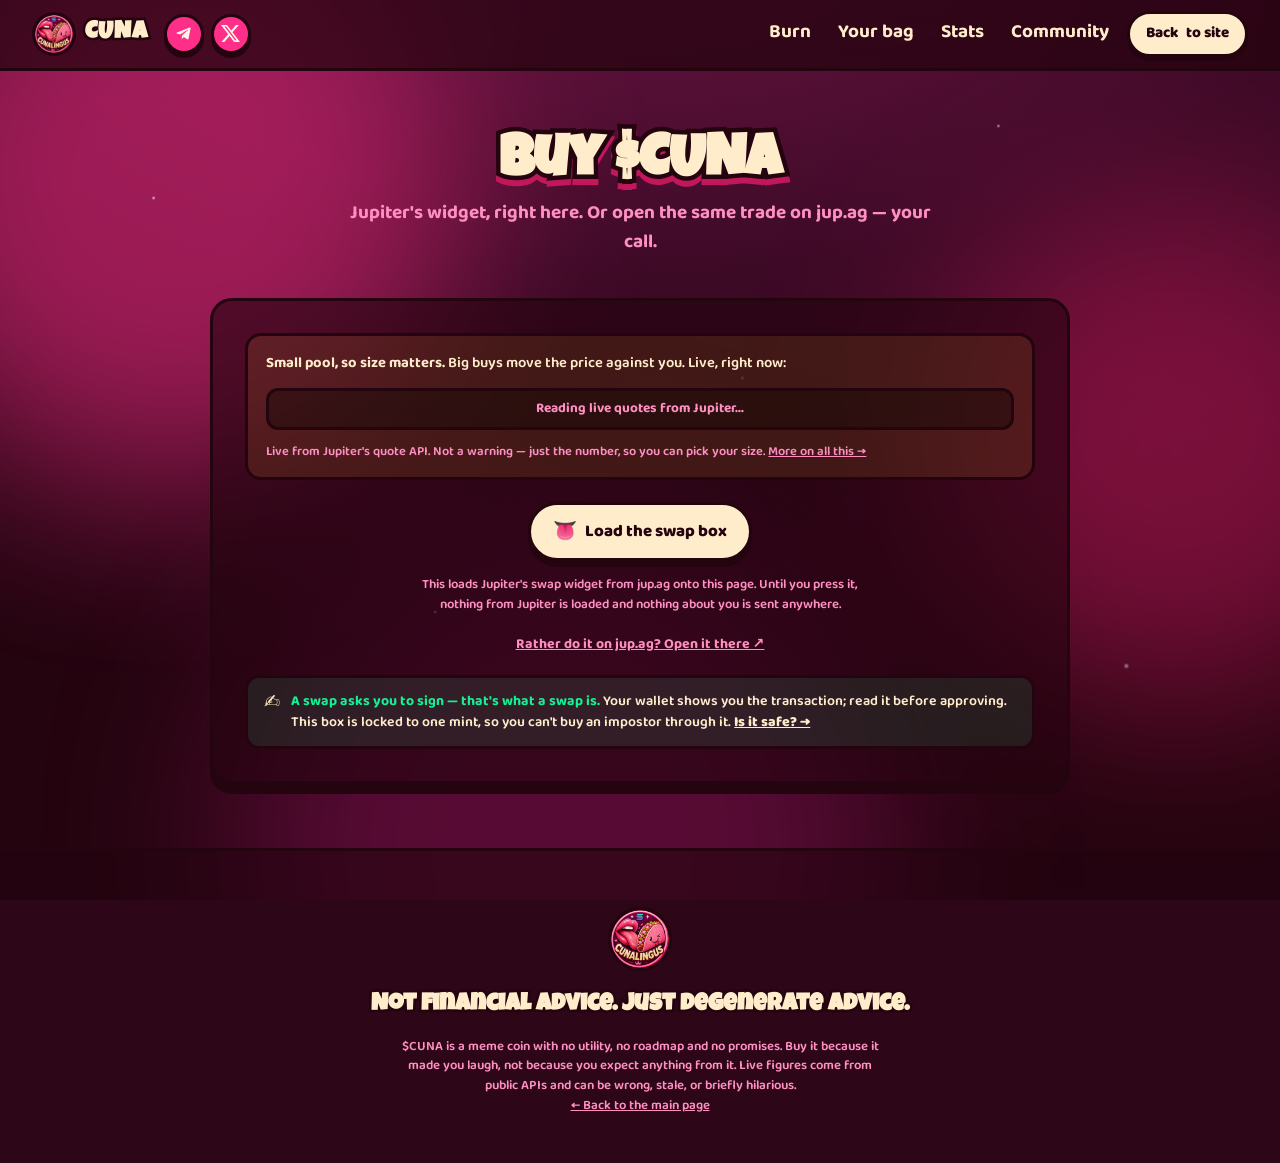
==== buy.html @ a6aacf56 "Split the swap widget and the safety copy onto their own pages The main page had grown into a long s" ====
<!doctype html>
<html lang="en">
<head>
<meta charset="utf-8">
<meta name="viewport" content="width=device-width, initial-scale=1, viewport-fit=cover">
<title>Buy $CUNA — CUNALINGUS</title>
<meta name="description" content="Buy CUNALINGUS ($CUNA) on Solana through Jupiter, with the live price impact for your trade size shown before you swap.">
<meta name="theme-color" content="#3D0A26">
<link rel="icon" href="assets/logo.jpg">
<link rel="apple-touch-icon" href="assets/logo.jpg">

<meta property="og:type" content="website">
<meta property="og:title" content="Buy $CUNA">
<meta property="og:description" content="Swap SOL for $CUNA through Jupiter, with the price impact shown up front.">
<meta property="og:image" content="https://arweave.net/pFKl2kLMwya7ULAUtgBTYExz-3yHM4c3gc5eGmvWkVY">
<meta name="twitter:card" content="summary_large_image">
<meta name="twitter:title" content="Buy $CUNA">
<meta name="twitter:description" content="Swap SOL for $CUNA through Jupiter, with the price impact shown up front.">
<meta name="twitter:image" content="https://arweave.net/pFKl2kLMwya7ULAUtgBTYExz-3yHM4c3gc5eGmvWkVY">

<link rel="preconnect" href="https://fonts.googleapis.com">
<link rel="preconnect" href="https://fonts.gstatic.com" crossorigin>
<link rel="preconnect" href="https://lite-api.jup.ag">
<link href="https://fonts.googleapis.com/css2?family=Luckiest+Guy&family=Baloo+2:wght@500;600;700;800&display=swap" rel="stylesheet">
<link rel="stylesheet" href="assets/styles.css">
</head>
<body>

<a class="skip" href="#main">Skip to content</a>

<div class="bg" aria-hidden="true">
  <span class="blob blob-1"></span>
  <span class="blob blob-2"></span>
  <span class="blob blob-3"></span>
  <span class="sparkles"></span>
</div>

<header class="nav">
  <a class="nav-brand" href="index.html">
    <img src="assets/logo.jpg" alt="" width="44" height="44">
    <span>CUNA</span>
  </a>
  <div class="nav-social" data-nav-social>
    <a class="social-btn" data-social="telegram" href="https://t.me/cunaonsol"
       target="_blank" rel="noopener" aria-label="$CUNA on Telegram">
      <svg viewBox="0 0 24 24" aria-hidden="true" focusable="false"><path d="M9.78 18.65l.28-4.23 7.68-6.92c.34-.31-.07-.46-.52-.19L7.74 13.3 3.64 12c-.88-.25-.89-.86.2-1.3l15.97-6.16c.73-.33 1.43.18 1.15 1.3l-2.72 12.81c-.19.91-.74 1.13-1.5.71L12.6 16.3l-1.99 1.93c-.23.23-.42.42-.83.42z"/></svg>
    </a>
    <a class="social-btn" data-social="x" href="https://x.com/cunatoken"
       target="_blank" rel="noopener" aria-label="$CUNA on X">
      <svg viewBox="0 0 24 24" aria-hidden="true" focusable="false"><path d="M18.901 1.153h3.68l-8.04 9.19L24 22.846h-7.406l-5.8-7.584-6.638 7.584H.474l8.6-9.83L0 1.154h7.594l5.243 6.932ZM17.61 20.644h2.039L6.486 3.24H4.298Z"/></svg>
    </a>
  </div>
  <nav class="nav-links" aria-label="Sections">
    <a href="index.html#burn">Burn</a>
    <a href="index.html#bag">Your bag</a>
    <a href="index.html#stats">Stats</a>
    <a href="index.html#community">Community</a>
  </nav>
  <a class="btn btn-buy btn-sm" href="index.html">Back <span class="nav-buy-ticker">to site</span></a>
</header>

<main id="main">

  <section class="section" id="buy">
    <div class="section-head">
      <h2 class="section-title">Buy $CUNA</h2>
      <p class="section-sub">Jupiter's widget, right here. Or open the same trade on jup.ag — your call.</p>
    </div>

    <div class="card buy-card">

      <div class="pool-note">
        <p><strong>Small pool, so size matters.</strong> Big buys move the price against you. Live, right now:</p>
        <ul class="impact-list" data-impact-list>
          <li class="impact-loading">Reading live quotes from Jupiter…</li>
        </ul>
        <p class="pool-foot">Live from Jupiter's quote API. Not a warning — just the number, so you can pick your size. <a href="safety.html">More on all this →</a></p>
      </div>

      <div class="buy-load" data-buy-load>
        <button class="btn btn-buy" type="button" data-load-widget>
          <span class="btn-emoji" aria-hidden="true">👅</span> Load the swap box
        </button>
        <p class="buy-load-note">This loads Jupiter's swap widget from jup.ag onto this page. Until you press it, nothing from Jupiter is loaded and nothing about you is sent anywhere.</p>
      </div>

      <div class="jup-wrap" data-jup-wrap hidden>
        <div id="jupiter-plugin"></div>
        <p class="jup-impact" data-jup-impact role="status"></p>
      </div>

      <p class="buy-fallback">
        <a data-chart-buy href="https://jup.ag/tokens/4yro2xbCxMFVvygCsj5FZMgZnVCb8EqcbPGTbSGCgDBc"
           target="_blank" rel="noopener">Rather do it on jup.ag? Open it there ↗</a>
      </p>

      <p class="safety-lite">
        <span class="safety-icon" aria-hidden="true">✍️</span>
        <span><strong>A swap asks you to sign — that's what a swap is.</strong> Your wallet shows you the transaction; read it before approving. This box is locked to one mint, so you can't buy an impostor through it. <a href="safety.html">Is it safe? →</a></span>
      </p>
    </div>
  </section>

</main>

<footer class="footer">
  <img src="assets/logo.jpg" alt="" width="64" height="64" class="footer-mark">
  <p class="footer-line">Not financial advice. Just degenerate advice.</p>
  <p class="footer-fine">$CUNA is a meme coin with no utility, no roadmap and no promises. Buy it because it made you laugh, not because you expect anything from it. Live figures come from public APIs and can be wrong, stale, or briefly hilarious.</p>
  <p class="footer-fine"><a href="index.html">← Back to the main page</a></p>
</footer>

<script src="assets/app.js"></script>
</body>
</html>
---- assets/styles.css ----
/* ============================================================
   CUNALINGUS ($CUNA) — sticker-book styles
   Palette: hot pink, deep plum, cream. Bold cartoon outlines.
   ============================================================ */

:root {
  --ink:        #24040f;
  --plum:       #3d0a26;
  --plum-2:     #520f33;
  --plum-3:     #6b1444;
  --pink:       #ff2e88;
  --pink-2:     #ff5fa2;
  --pink-3:     #ff8fc0;
  --pink-deep:  #c2185b;
  --cream:      #ffeccb;
  --cream-2:    #fff7e6;
  --mint:       #14f195;
  --red:        #ff5c5c;

  --edge: 3px solid var(--ink);
  --pop: 0 6px 0 var(--ink);
  --pop-lg: 0 10px 0 var(--ink);
  --radius: 22px;
  --maxw: 1120px;

  color-scheme: dark;

  --font-display: "Luckiest Guy", "Comic Sans MS", system-ui, sans-serif;
  --font-body: "Baloo 2", ui-rounded, "Segoe UI", system-ui, sans-serif;
}

*, *::before, *::after { box-sizing: border-box; }

html { scroll-behavior: smooth; }

body {
  margin: 0;
  font-family: var(--font-body);
  font-weight: 600;
  font-size: clamp(16px, 1.05vw + 13px, 19px);
  line-height: 1.55;
  color: var(--cream);
  background: var(--plum);
  overflow-x: hidden;
  -webkit-font-smoothing: antialiased;
}

img { max-width: 100%; height: auto; display: block; }

a { color: var(--pink-3); }

.skip {
  position: absolute; left: -9999px; top: 0; z-index: 100;
  background: var(--cream); color: var(--ink);
  padding: .6rem 1rem; border-radius: 0 0 12px 0; font-weight: 800;
}
.skip:focus { left: 0; }

:focus-visible {
  outline: 3px dashed var(--cream);
  outline-offset: 3px;
}

/* ─────────────── animated background ─────────────── */

.bg { position: fixed; inset: 0; z-index: -1; overflow: hidden; background:
  radial-gradient(120% 90% at 50% -10%, var(--plum-3) 0%, var(--plum) 45%, var(--ink) 100%); }

.blob {
  position: absolute;
  border-radius: 50%;
  filter: blur(90px);
  opacity: .5;
  animation: drift 26s ease-in-out infinite;
}
.blob-1 { width: 46vw; height: 46vw; left: -10vw; top: -8vw; background: var(--pink); }
.blob-2 { width: 40vw; height: 40vw; right: -12vw; top: 22vh; background: var(--pink-deep); animation-delay: -9s; }
.blob-3 { width: 52vw; height: 52vw; left: 18vw; bottom: -22vw; background: #8a1259; animation-delay: -17s; }

@keyframes drift {
  0%, 100% { transform: translate3d(0, 0, 0) scale(1); }
  33%      { transform: translate3d(6vw, 4vh, 0) scale(1.12); }
  66%      { transform: translate3d(-5vw, -3vh, 0) scale(.94); }
}

.sparkles {
  position: absolute; inset: 0;
  background-image:
    radial-gradient(2px 2px at 12% 22%, rgba(255,255,255,.75), transparent),
    radial-gradient(2px 2px at 78% 14%, rgba(255,255,255,.6), transparent),
    radial-gradient(2px 2px at 34% 68%, rgba(255,255,255,.55), transparent),
    radial-gradient(3px 3px at 88% 74%, rgba(255,255,255,.5), transparent),
    radial-gradient(2px 2px at 58% 42%, rgba(255,255,255,.5), transparent),
    radial-gradient(2px 2px at 22% 88%, rgba(255,255,255,.45), transparent);
  background-size: 100% 100%;
  animation: twinkle 5s ease-in-out infinite alternate;
}
@keyframes twinkle { from { opacity: .35; } to { opacity: .9; } }

/* ─────────────── nav ─────────────── */

.nav {
  position: sticky; top: 0; z-index: 50;
  display: flex; align-items: center; gap: 1rem;
  padding: .7rem clamp(.9rem, 3vw, 2rem);
  background: rgba(36, 4, 15, .72);
  backdrop-filter: blur(14px);
  border-bottom: 3px solid var(--ink);
}

.nav-brand {
  display: flex; align-items: center; gap: .55rem;
  font-family: var(--font-display); font-size: 1.5rem;
  color: var(--cream); text-decoration: none; letter-spacing: .04em;
  -webkit-text-stroke: 5px var(--ink); paint-order: stroke fill;
}
.nav-brand img { border-radius: 50%; border: 3px solid var(--ink); }

.nav-links {
  display: flex; gap: clamp(.6rem, 2vw, 1.5rem);
  flex-wrap: wrap;
}
.nav-links a {
  color: var(--cream); text-decoration: none; font-weight: 700;
  padding: .25rem .1rem; border-bottom: 3px solid transparent;
  transition: color .15s, border-color .15s;
}
.nav-links a:hover { color: var(--pink-3); border-bottom-color: var(--pink); }

@media (max-width: 840px) {
  .nav-links { display: none; }
}

@media (max-width: 400px) {
  .nav { gap: .5rem; padding-left: .7rem; padding-right: .7rem; }
  .nav-brand { font-size: 1.2rem; gap: .4rem; }
  .nav-brand img { width: 34px; height: 34px; }
  .social-btn { width: 34px; height: 34px; }
  .social-btn svg { width: 16px; height: 16px; }
  .btn-sm { padding: .45rem .75rem; font-size: .85rem; }
  /* "Buy $CUNA" is more than a narrow header can hold next to everything
     else; the ticker drops and the button reads simply "Buy". */
  .nav-buy-ticker { display: none; }
}

.nav-social {
  display: flex; gap: .45rem; flex: 0 0 auto;
  /* Sits beside the logo and pushes the rest of the header right, so the
     two places people actually gather are among the first things read.
     Doubles as the mobile layout: with the text links hidden this still
     leaves Buy on the right. */
  margin-right: auto;
}

.social-btn {
  display: grid; place-items: center;
  width: 40px; height: 40px;
  color: var(--cream-2);
  background: var(--pink);
  border: 3px solid var(--ink);
  border-radius: 50%;
  box-shadow: 0 4px 0 var(--ink);
  transition: transform .12s ease, box-shadow .12s ease, background .15s;
}
.social-btn:hover { background: var(--pink-2); transform: translateY(2px); box-shadow: 0 2px 0 var(--ink); }
.social-btn:active { transform: translateY(4px); box-shadow: 0 0 0 var(--ink); }
.social-btn[hidden] { display: none; }
.social-btn svg { width: 19px; height: 19px; fill: currentColor; display: block; }

/* ─────────────── buttons ─────────────── */

.btn {
  display: inline-flex; align-items: center; gap: .5rem;
  font-family: var(--font-body); font-weight: 800; font-size: 1.05rem;
  padding: .8rem 1.4rem;
  border: var(--edge); border-radius: 999px;
  text-decoration: none; cursor: pointer;
  box-shadow: var(--pop);
  transition: transform .12s ease, box-shadow .12s ease, background .15s;
}
.btn:hover { transform: translateY(3px); box-shadow: 0 3px 0 var(--ink); }
.btn:active { transform: translateY(6px); box-shadow: 0 0 0 var(--ink); }

.btn-sm { padding: .5rem 1rem; font-size: .95rem; box-shadow: 0 4px 0 var(--ink); }
.btn-emoji { font-size: 1.15em; line-height: 1; }
.btn-icon { width: 1.05em; height: 1.05em; fill: currentColor; flex: 0 0 auto; }

.btn-buy { background: var(--cream); color: var(--ink); }
.btn-buy:hover { background: #fff; }

.btn-ghost { background: var(--pink); color: var(--cream-2); }
.btn-ghost:hover { background: var(--pink-2); }

.btn-copy { background: var(--pink); color: var(--cream-2); padding: .55rem 1.1rem; font-size: .95rem; }
.btn-copy.is-done { background: var(--mint); color: var(--ink); }

/* ─────────────── hero ─────────────── */

.hero {
  max-width: var(--maxw);
  margin: 0 auto;
  padding: clamp(2rem, 6vw, 4.5rem) clamp(1rem, 4vw, 2rem) clamp(1.5rem, 4vw, 3rem);
  display: grid;
  grid-template-columns: 1.1fr .9fr;
  gap: clamp(1.5rem, 4vw, 3rem);
  align-items: center;
}
@media (max-width: 900px) {
  .hero { grid-template-columns: 1fr; text-align: center; }
  .hero-art { order: -1; }
  .cta-row, .chips { justify-content: center; }
  .eyebrow { justify-content: center; }
}

.eyebrow {
  display: inline-flex; align-items: center; gap: .5rem;
  margin: 0 0 .6rem;
  font-size: .82rem; font-weight: 800; letter-spacing: .14em; text-transform: uppercase;
  color: var(--pink-2);
}
.dot {
  width: 9px; height: 9px; border-radius: 50%; background: var(--mint);
  box-shadow: 0 0 0 0 rgba(20,241,149,.7); animation: pulse 2.2s infinite;
}
@keyframes pulse {
  70%  { box-shadow: 0 0 0 10px rgba(20,241,149,0); }
  100% { box-shadow: 0 0 0 0 rgba(20,241,149,0); }
}

.hero-kicker {
  margin: 0 0 .35rem;
  font-family: var(--font-display);
  font-size: clamp(1.1rem, 3vw, 1.8rem);
  line-height: 1.1;
  letter-spacing: .22em;
  color: var(--pink-2);
  -webkit-text-stroke: 5px var(--ink); paint-order: stroke fill;
}

.hero-title {
  /* line-height under 1 lets the glyphs spill out of their line box, so the
     display face needs breathing room above it or it eats the kicker. */
  margin: 0 0 .14em;
  font-family: var(--font-display);
  font-size: clamp(4.5rem, 17vw, 11rem);
  line-height: 1;
  letter-spacing: .01em;
  color: var(--cream);
  -webkit-text-stroke: 14px var(--ink);
  paint-order: stroke fill;
  filter: drop-shadow(0 10px 0 var(--pink-deep));
}

.hero-tagline {
  margin: 0 0 1.6rem;
  font-size: clamp(1.15rem, 2.2vw, 1.5rem);
  font-weight: 700;
  color: var(--cream);
  text-shadow: 0 3px 0 rgba(36,4,15,.55);
}

.cta-row { display: flex; flex-wrap: wrap; gap: .8rem; margin-bottom: 1.6rem; }

.chips { display: flex; flex-wrap: wrap; gap: .7rem; }
.chip {
  display: flex; flex-direction: column; gap: .05rem;
  padding: .55rem 1.1rem;
  background: rgba(36,4,15,.55);
  border: 3px solid var(--ink);
  border-radius: 16px;
  min-width: 118px;
}
.chip-label { font-size: .7rem; letter-spacing: .12em; text-transform: uppercase; color: var(--pink-3); font-weight: 800; }
.chip-value { font-family: var(--font-display); font-size: 1.25rem; letter-spacing: .02em; color: var(--cream); }
.chip-note, .stat-foot {
  margin: .9rem 0 0; font-size: .82rem; color: var(--pink-3); font-weight: 700;
}

.hero-art { display: flex; justify-content: center; }
.coin-wrap { position: relative; width: min(100%, 420px); }
.coin {
  width: 100%;
  border-radius: 50%;
  border: 6px solid var(--ink);
  box-shadow: 0 18px 0 rgba(36,4,15,.6), 0 0 70px rgba(255,46,136,.55);
  animation: bob 6s ease-in-out infinite;
}
@keyframes bob {
  0%, 100% { transform: translateY(0) rotate(-2deg); }
  50%      { transform: translateY(-16px) rotate(2deg); }
}

.coin-sticker {
  /* Centred under the coin and never wider than it, so the rotation can't
     push horizontal overflow onto the page at small viewports. */
  position: absolute;
  left: 50%;
  bottom: -3%;
  margin: 0;
  transform: translateX(-50%) rotate(-7deg);
  transform-origin: center;
  max-width: 100%;
  padding: .5rem 1.15rem;
  background: var(--cream);
  color: var(--pink-deep);
  border: 3px solid var(--ink);
  border-radius: 999px;
  box-shadow: var(--pop);
  font-family: var(--font-display);
  font-size: clamp(.8rem, 1.7vw, 1.15rem);
  letter-spacing: .03em;
  white-space: nowrap;
  animation: sticker-wiggle 4.5s ease-in-out infinite;
}
@keyframes sticker-wiggle {
  0%, 100% { transform: translateX(-50%) rotate(-7deg) translateY(0); }
  50%      { transform: translateX(-50%) rotate(-3deg) translateY(-7px); }
}

/* ─────────────── marquee ─────────────── */

.marquee-clip {
  overflow: hidden;
  margin: 1.5rem 0 3rem;
  padding: .4rem 0;
}
.marquee {
  overflow: hidden;
  background: var(--pink);
  border-top: 3px solid var(--ink);
  border-bottom: 3px solid var(--ink);
  padding: .55rem 0;
  transform: rotate(-1.2deg) scale(1.04);
}
.marquee-track {
  display: flex; width: max-content;
  animation: slide 38s linear infinite;
}
.marquee span {
  font-family: var(--font-display);
  font-size: clamp(1rem, 2.2vw, 1.5rem);
  letter-spacing: .06em;
  color: var(--cream-2);
  white-space: nowrap;
  -webkit-text-stroke: 4px var(--ink); paint-order: stroke fill;
}
@keyframes slide { to { transform: translateX(-50%); } }

/* ─────────────── sections & cards ─────────────── */

.section {
  max-width: var(--maxw);
  margin: 0 auto;
  padding: clamp(2rem, 6vw, 4rem) clamp(1rem, 4vw, 2rem);
  scroll-margin-top: 5rem;
}

.hero, #main { scroll-margin-top: 5rem; }

.section-head { text-align: center; margin-bottom: clamp(1.5rem, 4vw, 2.5rem); }

.section-title {
  margin: 0 0 .4rem;
  font-family: var(--font-display);
  font-size: clamp(2.2rem, 6vw, 3.6rem);
  line-height: 1;
  color: var(--cream);
  -webkit-text-stroke: 9px var(--ink); paint-order: stroke fill;
  filter: drop-shadow(0 6px 0 var(--pink-deep));
}
.section-sub { margin: 0 auto; max-width: 56ch; color: var(--pink-3); font-weight: 700; }

.card {
  background: rgba(36,4,15,.62);
  border: var(--edge);
  border-radius: var(--radius);
  box-shadow: var(--pop-lg);
  padding: clamp(1.2rem, 3vw, 2rem);
}

/* One-line version of the safety notice, with the detail a click away. */
.safety-lite {
  display: flex; gap: .7rem; align-items: flex-start;
  margin: 1.2rem 0 0;
  padding: .8rem 1rem;
  background: rgba(20, 241, 149, .1);
  border: 3px solid var(--ink);
  border-radius: 14px;
  font-size: .88rem; line-height: 1.5;
}
.safety-lite strong { color: var(--mint); }
.safety-lite a { color: var(--cream); font-weight: 800; white-space: nowrap; }
.safety-lite .safety-icon { font-size: 1.2rem; line-height: 1.3; }

/* Compact buy call-to-action on the main page. */
.buy-cta {
  display: flex; flex-wrap: wrap; gap: 1.2rem;
  align-items: center; justify-content: space-between;
  max-width: 860px; margin: 0 auto;
}
.buy-cta-copy { flex: 1 1 320px; }
.buy-cta-title {
  margin: 0 0 .3rem;
  font-family: var(--font-display);
  font-size: clamp(1.6rem, 4vw, 2.2rem);
  color: var(--cream);
  -webkit-text-stroke: 7px var(--ink); paint-order: stroke fill;
}
.buy-cta-copy p { margin: 0; font-size: .92rem; color: var(--pink-3); font-weight: 700; }
.buy-cta-actions { display: flex; flex-direction: column; gap: .5rem; align-items: center; }
.buy-cta-alt { font-size: .8rem; font-weight: 700; color: var(--pink-3); }

/* Long-form pages (safety). */
.prose { max-width: 68ch; margin: 0 auto; }
.prose h2 {
  margin: 2rem 0 .6rem;
  font-family: var(--font-display);
  font-size: clamp(1.3rem, 3vw, 1.8rem);
  color: var(--cream);
  -webkit-text-stroke: 6px var(--ink); paint-order: stroke fill;
}
.prose h2:first-of-type { margin-top: 0; }
.prose p { margin: 0 0 .9rem; }
.prose ul { margin: 0 0 .9rem; padding-left: 1.2rem; }
.prose li { margin-bottom: .4rem; }
.prose strong { color: var(--pink-2); }
.prose .ca-value { display: inline-block; }
.prose-back { margin-top: 2.5rem; font-weight: 800; }

/* ─────────────── buy / swap ─────────────── */

.buy-card { max-width: 860px; margin: 0 auto; }

.pool-note {
  background: rgba(255, 191, 36, .1);
  border: 3px solid var(--ink);
  border-radius: 16px;
  padding: 1rem 1.15rem;
  margin-bottom: 1.4rem;
}
.pool-note p { margin: 0; font-size: .92rem; line-height: 1.5; }
.pool-foot { margin-top: .75rem !important; font-size: .8rem !important; color: var(--pink-3); font-weight: 600; }

.impact-list {
  list-style: none;
  display: grid; grid-template-columns: repeat(auto-fit, minmax(150px, 1fr));
  gap: .55rem;
  margin: .9rem 0 0; padding: 0;
}
.impact-list li {
  display: flex; align-items: baseline; justify-content: space-between; gap: .5rem;
  background: rgba(0, 0, 0, .35);
  border: 3px solid var(--ink);
  border-radius: 12px;
  padding: .45rem .7rem;
  font-size: .85rem; font-weight: 700;
}
.impact-list .impact-loading { justify-content: center; color: var(--pink-3); }
.impact-size { color: var(--pink-3); }
.impact-pct { font-family: var(--font-display); font-size: 1.05rem; letter-spacing: .02em; }
.impact-ok { color: var(--mint); }
.impact-warn { color: #fbbf24; }
.impact-bad { color: var(--red); }

.buy-load { text-align: center; }
.buy-load-note {
  margin: .9rem auto 0; max-width: 56ch;
  font-size: .82rem; color: var(--pink-3); font-weight: 600; line-height: 1.5;
}

.jup-wrap[hidden] { display: none; }
#jupiter-plugin { min-height: 560px; }
.jup-impact {
  margin: .9rem 0 0; text-align: center;
  font-size: .9rem; font-weight: 800;
}
.jup-impact:empty { display: none; }

.buy-fallback { margin: 1.2rem 0 0; text-align: center; font-size: .88rem; font-weight: 700; }
.buy-fallback a { color: var(--pink-3); }
.buy-fallback a:hover { color: var(--cream); }

.mint-inline {
  font-family: ui-monospace, "SFMono-Regular", Menlo, Consolas, monospace;
  font-size: .82em; word-break: break-all; color: var(--cream);
}

/* ─────────────── burn tracker ─────────────── */

.burn-card { position: relative; overflow: hidden; }

.burn-top {
  display: flex; flex-wrap: wrap; gap: 1rem 2rem;
  align-items: flex-end; justify-content: space-between;
  margin-bottom: 1.5rem;
}
.burn-label {
  display: block;
  font-size: .72rem; letter-spacing: .14em; text-transform: uppercase;
  color: var(--pink-3); font-weight: 800; margin-bottom: .2rem;
}
.burn-supply {
  font-family: var(--font-display);
  font-size: clamp(2rem, 6.5vw, 3.6rem);
  line-height: 1;
  color: var(--cream);
  -webkit-text-stroke: 7px var(--ink); paint-order: stroke fill;
  font-variant-numeric: tabular-nums;
}
.burn-unit { font-family: var(--font-display); color: var(--pink-2); font-size: 1.2rem; margin-left: .35rem; }
.burn-goal { text-align: right; }
.burn-goal-value {
  font-family: var(--font-display); font-size: clamp(1.2rem, 3vw, 1.9rem);
  color: var(--mint); -webkit-text-stroke: 5px var(--ink); paint-order: stroke fill;
}
@media (max-width: 560px) { .burn-goal { text-align: left; } }

.bar {
  position: relative;
  height: 34px;
  background: rgba(0,0,0,.45);
  border: var(--edge);
  border-radius: 999px;
  overflow: visible;
}
.bar-fill {
  position: relative;
  height: 100%;
  width: 0%;
  border-radius: 999px;
  background: linear-gradient(90deg, var(--pink-deep), var(--pink), var(--pink-3));
  transition: width 1.2s cubic-bezier(.22,.9,.3,1);
  overflow: hidden;
}
.bar-shine {
  position: absolute; inset: 0;
  background: linear-gradient(100deg, transparent 20%, rgba(255,255,255,.55) 50%, transparent 80%);
  transform: translateX(-100%);
  animation: shine 2.8s ease-in-out infinite;
}
@keyframes shine { to { transform: translateX(200%); } }

.bar-rider {
  position: absolute; top: 50%; left: 0;
  transform: translate(-50%, -50%) rotate(8deg);
  font-size: 1.9rem; line-height: 1;
  transition: left 1.2s cubic-bezier(.22,.9,.3,1);
  filter: drop-shadow(0 3px 0 rgba(0,0,0,.5));
}

.bar-legend {
  display: flex; justify-content: space-between; align-items: center;
  margin: .7rem 0 1.6rem;
  font-size: .78rem; letter-spacing: .1em; text-transform: uppercase;
  color: var(--pink-3); font-weight: 800;
}
.bar-pct {
  font-family: var(--font-display);
  font-size: 1.5rem; letter-spacing: 0; text-transform: none;
  color: var(--cream);
  -webkit-text-stroke: 5px var(--ink); paint-order: stroke fill;
}

.burn-stats { display: grid; grid-template-columns: repeat(auto-fit, minmax(160px, 1fr)); gap: 1rem; }
.mini {
  background: rgba(255,46,136,.14);
  border: 3px solid var(--ink);
  border-radius: 16px;
  padding: .8rem 1rem;
}
.mini-label { display: block; font-size: .7rem; letter-spacing: .12em; text-transform: uppercase; color: var(--pink-3); font-weight: 800; }
.mini-value { font-family: var(--font-display); font-size: 1.35rem; color: var(--cream); font-variant-numeric: tabular-nums; }

.burn-send {
  margin: 0 0 1.5rem;
  padding: 1.1rem 1.2rem;
  background: rgba(255, 92, 92, .1);
  border: 3px solid var(--ink);
  border-radius: 18px;
}
.burn-send[hidden] { display: none; }
.burn-send-head { margin-bottom: .9rem; }
.burn-send-copy { margin: .3rem 0 0; font-size: .9rem; color: var(--cream); }
.burn-send .ca-row { justify-content: flex-start; }
.burn-send-stats { margin-top: 1rem; }
.burn-send-warn {
  margin: 1rem 0 0;
  font-size: .82rem; line-height: 1.5; color: var(--pink-3); font-weight: 600;
}
.burn-send-warn strong { color: var(--red); }

/* ─────────────── stat grid ─────────────── */

.stat-grid { display: grid; grid-template-columns: repeat(auto-fit, minmax(290px, 1fr)); gap: 1rem; }
.stat { text-align: center; padding: 1.2rem 1rem; }
.stat-label { display: block; font-size: .72rem; letter-spacing: .13em; text-transform: uppercase; color: var(--pink-3); font-weight: 800; margin-bottom: .3rem; }
.stat-value {
  font-family: var(--font-display); font-size: clamp(1.4rem, 3vw, 1.9rem);
  color: var(--cream); font-variant-numeric: tabular-nums;
  -webkit-text-stroke: 5px var(--ink); paint-order: stroke fill;
}
.stat-foot { text-align: center; }

/* A sub-cent price is by far the longest figure on the page — around twice
   the characters of any other — and this display face has very wide digits.
   Left at the shared size it grew straight out of its card and into the one
   next to it, so it gets its own scale and tighter tracking. */
.stat-value[data-field="price"] {
  font-size: clamp(1.05rem, 2.3vw, 1.7rem);
  letter-spacing: .005em;
}
.chip-value[data-field="price"] {
  font-size: 1.05rem;
  letter-spacing: .005em;
}

/* Belt and braces: a value can shrink and, in the worst case, break rather
   than overlap the card beside it. */
.stat, .chip { min-width: 0; }
.stat-value, .chip-value, .mini-value {
  display: block;
  max-width: 100%;
  overflow-wrap: anywhere;
}

/* The display face sets numerals tight enough that commas touch digits.
   Every element that shows a live number gets a little air. */
.chip-value,
.stat-value,
.mini-value,
.burn-supply,
.burn-goal-value,
.bar-pct { letter-spacing: .045em; }

.is-up { color: var(--mint); }
.is-down { color: var(--red); }

/* ─────────────── your bag (read-only wallet) ─────────────── */

.bag-card { max-width: 820px; margin: 0 auto; }

.safety {
  display: flex; gap: .9rem; align-items: flex-start;
  background: rgba(20, 241, 149, .1);
  border: 3px solid var(--ink);
  border-radius: 16px;
  padding: .9rem 1.1rem;
  margin-bottom: 1.4rem;
}
.safety-icon { font-size: 1.4rem; line-height: 1.3; flex: 0 0 auto; }
.safety p { margin: 0; font-size: .92rem; line-height: 1.5; color: var(--cream); }
.safety strong { color: var(--mint); }

/* The swap warning is a different kind of notice from the read-only one —
   this is the box that DOES ask for a signature, so it should not look
   identical to the box promising it never will. */
.safety-swap { margin-top: 1.5rem; background: rgba(255, 46, 136, .12); }
.safety-swap strong { color: var(--pink-2); }

.bag-connect { text-align: center; }

.wallet-picker {
  display: flex; flex-wrap: wrap; gap: .7rem; justify-content: center;
  margin-top: 1rem;
}
.wallet-picker[hidden] { display: none; }

.bag-or {
  display: flex; align-items: center; gap: 1rem;
  margin: 1.4rem 0;
  color: var(--pink-3); font-weight: 800;
  font-size: .74rem; letter-spacing: .18em; text-transform: uppercase;
}
.bag-or::before, .bag-or::after {
  content: ""; flex: 1 1 auto; height: 3px;
  background: rgba(255, 143, 192, .3); border-radius: 2px;
}

.bag-lookup { text-align: left; }
.bag-lookup-label {
  display: block; margin-bottom: .5rem;
  font-size: .78rem; font-weight: 700; color: var(--pink-3);
}
.bag-lookup-row { display: flex; flex-wrap: wrap; gap: .6rem; }

.bag-input {
  flex: 1 1 260px; min-width: 0;
  font-family: ui-monospace, "SFMono-Regular", Menlo, Consolas, monospace;
  font-size: .9rem;
  padding: .75rem 1rem;
  color: var(--cream);
  background: rgba(0, 0, 0, .4);
  border: 3px solid var(--ink);
  border-radius: 999px;
}
.bag-input::placeholder { color: rgba(255, 190, 219, .82); }
.bag-input:focus { outline: 3px dashed var(--cream); outline-offset: 2px; }

.bag-head {
  display: flex; flex-wrap: wrap; gap: .8rem;
  align-items: center; justify-content: space-between;
  margin-bottom: 1.2rem;
}
.bag-label {
  display: block;
  font-size: .7rem; letter-spacing: .12em; text-transform: uppercase;
  color: var(--pink-3); font-weight: 800;
}
.bag-addr {
  font-family: ui-monospace, "SFMono-Regular", Menlo, Consolas, monospace;
  font-size: .95rem; color: var(--cream); word-break: break-all;
}

.bag-grid { display: grid; grid-template-columns: repeat(auto-fit, minmax(160px, 1fr)); gap: 1rem; }

.bag-rank {
  margin: 1.2rem 0 0; text-align: center;
  font-size: .78rem; letter-spacing: .12em; text-transform: uppercase;
  color: var(--pink-3); font-weight: 800;
}
.bag-rank strong {
  display: block; margin-top: .2rem;
  font-family: var(--font-display);
  font-size: 1.6rem; letter-spacing: .02em; text-transform: none;
  color: var(--cream);
  -webkit-text-stroke: 6px var(--ink); paint-order: stroke fill;
}

.bag-msg {
  margin: 1rem 0 0; text-align: center;
  font-size: .88rem; font-weight: 700; color: var(--pink-3);
}
.bag-msg:empty { display: none; }
.bag-msg.is-error { color: var(--red); }

/* ─────────────── lore ─────────────── */

.lore {
  display: grid; grid-template-columns: .8fr 1.2fr; gap: clamp(1.5rem, 4vw, 3rem);
  align-items: center;
}
@media (max-width: 860px) { .lore { grid-template-columns: 1fr; } .lore-art { max-width: 300px; margin: 0 auto; } }

.lore-art img {
  border-radius: 50%;
  border: 6px solid var(--ink);
  box-shadow: 0 14px 0 rgba(36,4,15,.6);
  transform: rotate(-5deg);
}
.lore-copy .section-title { text-align: left; margin-bottom: 1rem; }
.lore-copy p { margin: 0 0 1rem; }
.lore-punch {
  font-family: var(--font-display);
  font-size: clamp(1.2rem, 2.6vw, 1.7rem);
  color: var(--pink-2);
  -webkit-text-stroke: 5px var(--ink); paint-order: stroke fill;
  margin-bottom: 0 !important;
}

/* ─────────────── memes ─────────────── */

.meme-grid { display: grid; grid-template-columns: repeat(auto-fill, minmax(230px, 1fr)); gap: 1.1rem; }
.meme {
  margin: 0;
  border: var(--edge);
  border-radius: 18px;
  overflow: hidden;
  background: rgba(36,4,15,.6);
  box-shadow: var(--pop);
  transition: transform .15s ease, box-shadow .15s ease;
}
.meme:hover { transform: translateY(-4px) rotate(-1deg); box-shadow: 0 12px 0 var(--ink); }
.meme img { width: 100%; aspect-ratio: 1 / 1; object-fit: cover; }
.meme figcaption { padding: .5rem .75rem; font-size: .85rem; font-weight: 700; color: var(--pink-3); }

/* ─────────────── community ─────────────── */

.links-row { display: flex; flex-wrap: wrap; gap: .8rem; justify-content: center; margin-bottom: 1.8rem; }

.ca-card { max-width: 760px; margin: 0 auto; text-align: center; }
.ca-label { display: block; font-size: .72rem; letter-spacing: .14em; text-transform: uppercase; color: var(--pink-3); font-weight: 800; margin-bottom: .6rem; }
.ca-row { display: flex; flex-wrap: wrap; gap: .7rem; align-items: center; justify-content: center; }
.ca-value {
  font-family: ui-monospace, "SFMono-Regular", Menlo, Consolas, monospace;
  font-size: clamp(.72rem, 2.1vw, .95rem);
  background: rgba(0,0,0,.4);
  border: 3px solid var(--ink);
  border-radius: 12px;
  padding: .5rem .8rem;
  color: var(--cream);
  word-break: break-all;
}
.ca-note { margin: .9rem 0 0; font-size: .82rem; color: var(--pink-3); font-weight: 700; }

/* ─────────────── footer ─────────────── */

.footer {
  text-align: center;
  padding: clamp(2rem, 5vw, 3.5rem) 1.5rem 3rem;
  border-top: 3px solid var(--ink);
  background: rgba(36,4,15,.6);
}
.footer-mark { border-radius: 50%; border: 3px solid var(--ink); margin: 0 auto 1rem; }
.footer-line {
  margin: 0 0 .8rem;
  font-family: var(--font-display);
  font-size: clamp(1.1rem, 2.6vw, 1.5rem);
  color: var(--cream);
  -webkit-text-stroke: 5px var(--ink); paint-order: stroke fill;
}
.footer-fine { margin: 0 auto; max-width: 62ch; font-size: .82rem; color: var(--pink-3); font-weight: 600; line-height: 1.5; }

/* ─────────────── narrow screens ─────────────── */

@media (max-width: 660px) {
  .stat-grid { grid-template-columns: repeat(2, minmax(0, 1fr)); }
  .stat-value { font-size: clamp(1.1rem, 4.4vw, 1.6rem); }
  .stat-value[data-field="price"] { font-size: clamp(.82rem, 3.5vw, 1.15rem); }
}

@media (max-width: 480px) {
  .bar-legend { font-size: .68rem; gap: .5rem; }
  .bar-pct { font-size: 1.2rem; }
  .stat { padding: 1rem .6rem; }
  .chip { flex: 1 1 auto; min-width: 100px; }
}

/* ─────────────── motion preferences ─────────────── */

@media (prefers-reduced-motion: reduce) {
  html { scroll-behavior: auto; }
  *, *::before, *::after {
    animation-duration: .001ms !important;
    animation-iteration-count: 1 !important;
    transition-duration: .001ms !important;
  }
}

/* ─────────────── forced colors (Windows high contrast) ─────────────── */

@media (forced-colors: active) {
  /* Chromium forces `color` to CanvasText but leaves -webkit-text-stroke-color
     alone, so a near-black stroke stays painted around now-black glyphs and
     every headline and live number collapses into a solid blob. */
  *, *::before, *::after { -webkit-text-stroke-width: 0 !important; }

  /* Decorative, and not stripped automatically. */
  .hero-title, .section-title { filter: none !important; }

  /* The burn bar carries real information, so opt it out and let it keep
     conveying progress. .bar-legend is a sibling, so .bar-pct is unaffected. */
  .bar { forced-color-adjust: none; }
  .bar-fill { forced-color-adjust: none; background: Highlight !important; }
}

/* ─────────────── print ─────────────── */

@media print {
  /* The contract address is the one thing worth printing, and cream-on-plum
     prints as invisible. */
  .bg, .nav, .marquee-clip, .buy-load, .jup-wrap { display: none !important; }
  body { background: #fff; color: #000; }
  .card, .ca-value, .mint-inline { background: #fff !important; color: #000 !important; }
  .ca-value, .mint-inline { border: 1px solid #000; }
  .section-title, .footer-line { -webkit-text-stroke-width: 0; color: #000; filter: none; }
}
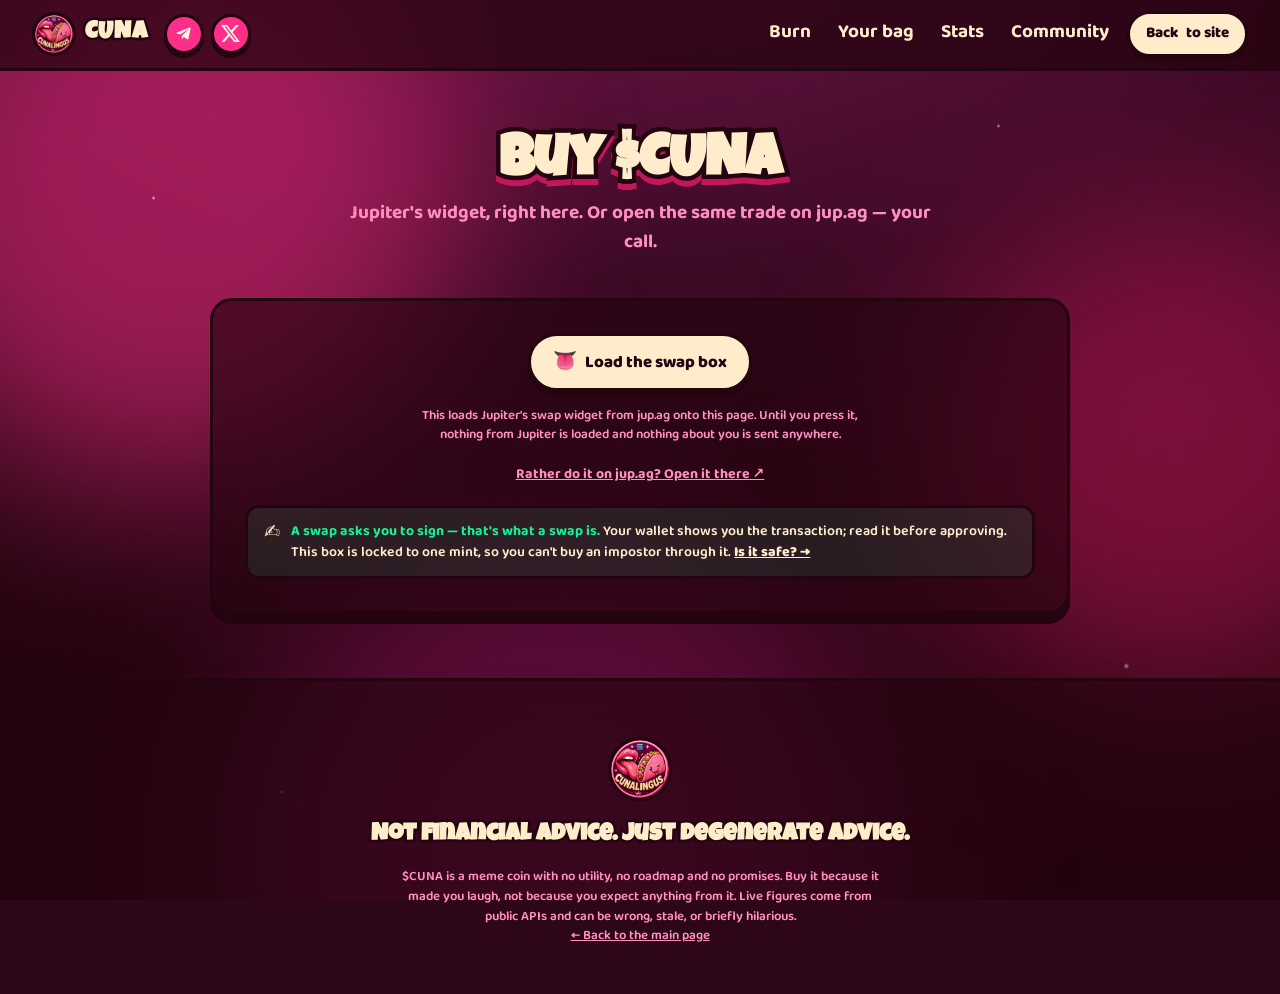
==== commit 87077d60: "Read the locked amount live, and drop the price-impact table Two changes.  The locked figure was a c" ====
--- a/buy.html
+++ b/buy.html
@@ -69,14 +69,6 @@
 
     <div class="card buy-card">
 
-      <div class="pool-note">
-        <p><strong>Small pool, so size matters.</strong> Big buys move the price against you. Live, right now:</p>
-        <ul class="impact-list" data-impact-list>
-          <li class="impact-loading">Reading live quotes from Jupiter…</li>
-        </ul>
-        <p class="pool-foot">Live from Jupiter's quote API. Not a warning — just the number, so you can pick your size. <a href="safety.html">More on all this →</a></p>
-      </div>
-
       <div class="buy-load" data-buy-load>
         <button class="btn btn-buy" type="button" data-load-widget>
           <span class="btn-emoji" aria-hidden="true">👅</span> Load the swap box
--- a/assets/styles.css
+++ b/assets/styles.css
@@ -431,33 +431,7 @@
 
 .buy-card { max-width: 860px; margin: 0 auto; }
 
-.pool-note {
-  background: rgba(255, 191, 36, .1);
-  border: 3px solid var(--ink);
-  border-radius: 16px;
-  padding: 1rem 1.15rem;
-  margin-bottom: 1.4rem;
-}
-.pool-note p { margin: 0; font-size: .92rem; line-height: 1.5; }
-.pool-foot { margin-top: .75rem !important; font-size: .8rem !important; color: var(--pink-3); font-weight: 600; }
-
-.impact-list {
-  list-style: none;
-  display: grid; grid-template-columns: repeat(auto-fit, minmax(150px, 1fr));
-  gap: .55rem;
-  margin: .9rem 0 0; padding: 0;
-}
-.impact-list li {
-  display: flex; align-items: baseline; justify-content: space-between; gap: .5rem;
-  background: rgba(0, 0, 0, .35);
-  border: 3px solid var(--ink);
-  border-radius: 12px;
-  padding: .45rem .7rem;
-  font-size: .85rem; font-weight: 700;
-}
-.impact-list .impact-loading { justify-content: center; color: var(--pink-3); }
-.impact-size { color: var(--pink-3); }
-.impact-pct { font-family: var(--font-display); font-size: 1.05rem; letter-spacing: .02em; }
+
 .impact-ok { color: var(--mint); }
 .impact-warn { color: #fbbf24; }
 .impact-bad { color: var(--red); }
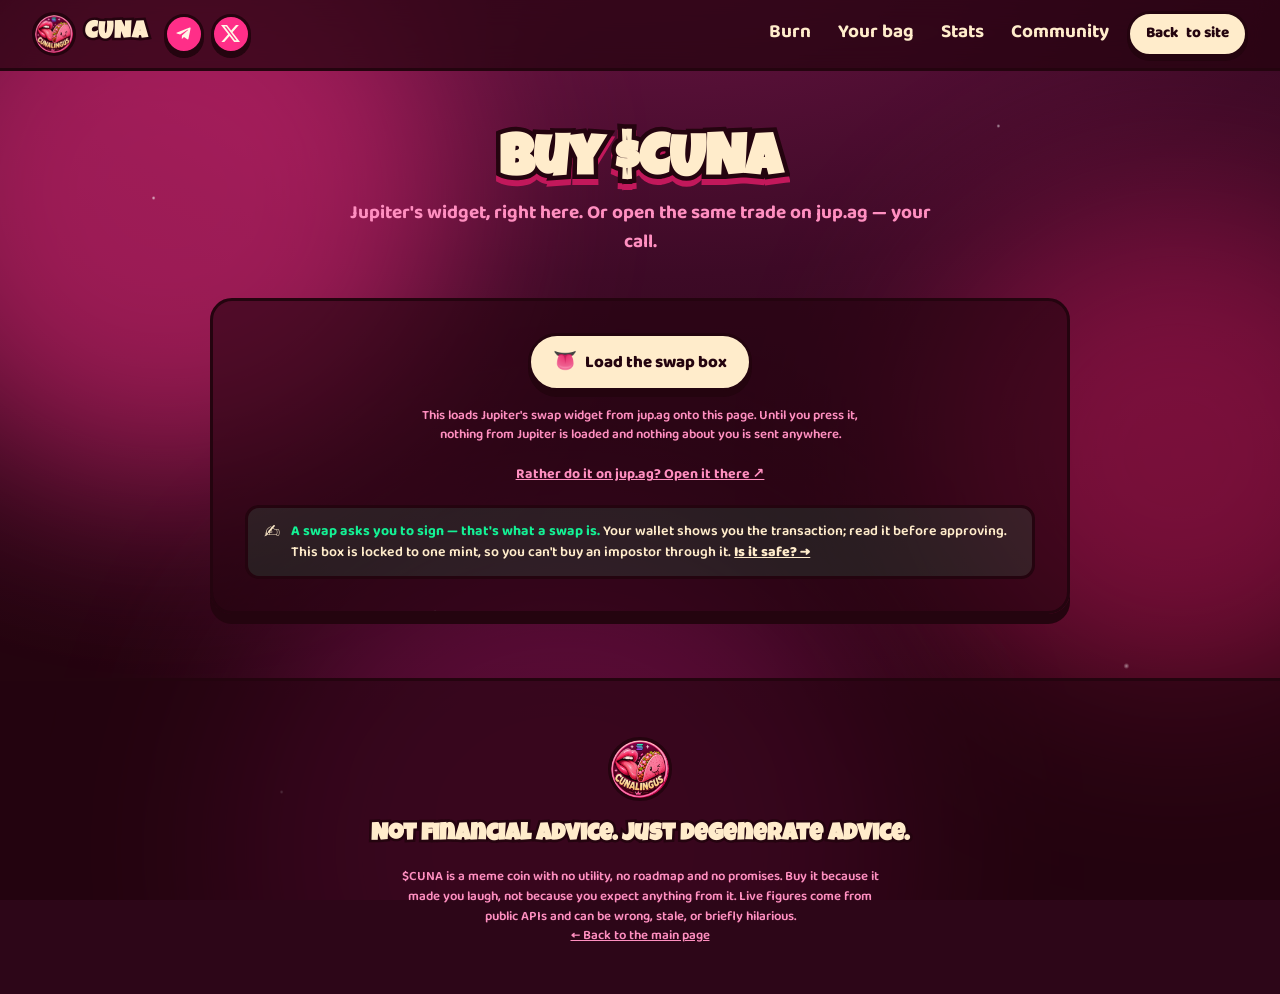
==== commit a4d807d5: "Catch the widget's second silent death, and correct an overstated claim Adversarial verification of " ====
--- a/buy.html
+++ b/buy.html
@@ -77,6 +77,7 @@
       </div>
 
       <div class="jup-wrap" data-jup-wrap hidden>
+        <p class="jup-loading" data-jup-loading>Loading Jupiter's swap box…</p>
         <div id="jupiter-plugin"></div>
         <p class="jup-impact" data-jup-impact role="status"></p>
       </div>
--- a/assets/styles.css
+++ b/assets/styles.css
@@ -444,6 +444,11 @@
 
 .jup-wrap[hidden] { display: none; }
 #jupiter-plugin { min-height: 560px; }
+.jup-loading {
+  margin: 0 0 -1.5rem; padding-top: 1rem;
+  text-align: center; font-size: .9rem; font-weight: 700; color: var(--pink-3);
+}
+.jup-loading[hidden] { display: none; }
 .jup-impact {
   margin: .9rem 0 0; text-align: center;
   font-size: .9rem; font-weight: 800;
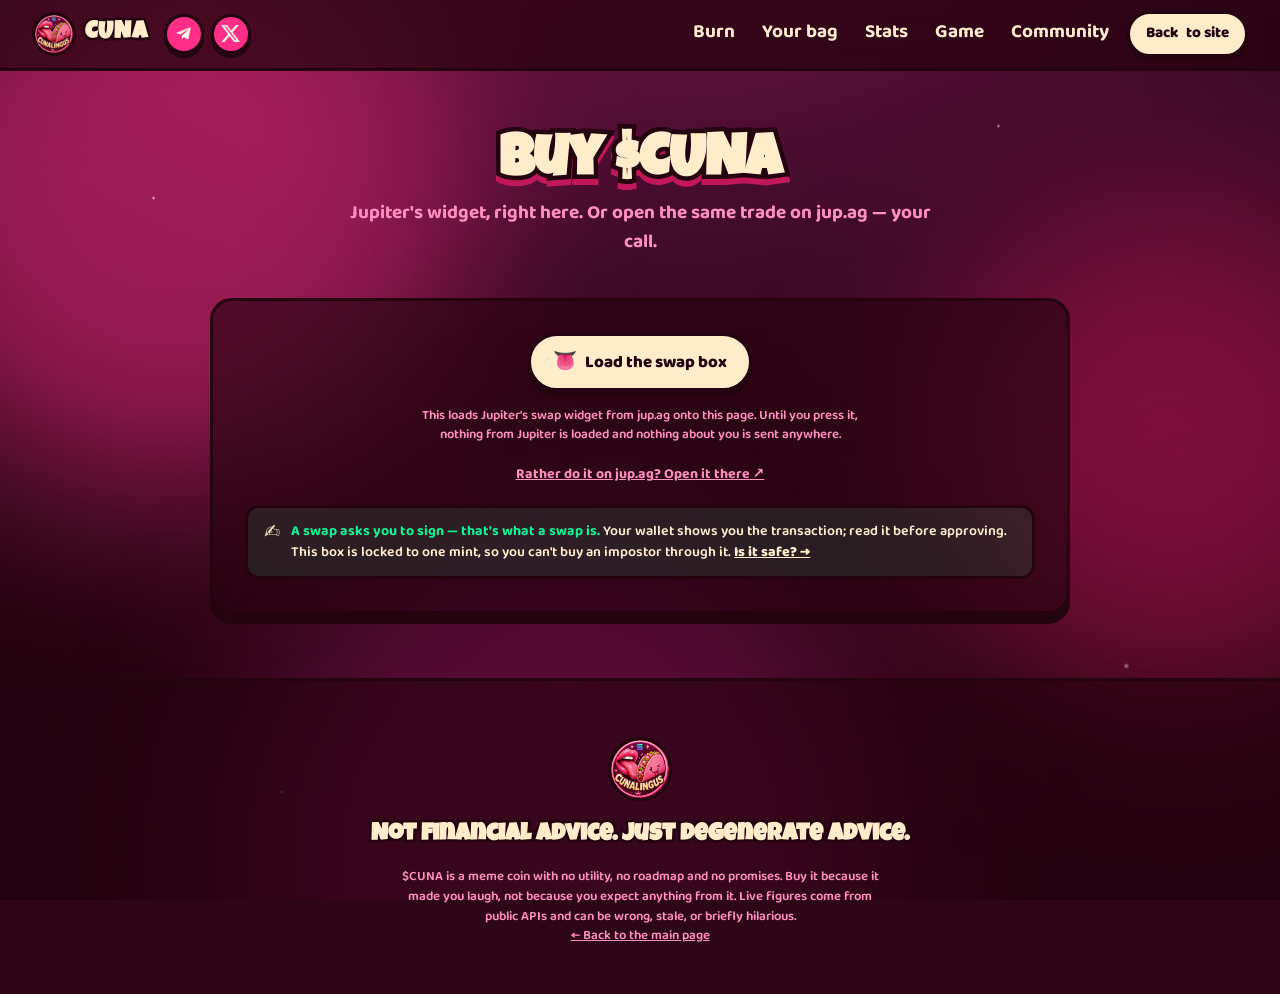
==== commit 6d7c6c02: "Add MUNCHALINGUS, an arcade game at game.html The chart is the maze, the player is the taco, the pel" ====
--- a/buy.html
+++ b/buy.html
@@ -54,6 +54,7 @@
     <a href="index.html#burn">Burn</a>
     <a href="index.html#bag">Your bag</a>
     <a href="index.html#stats">Stats</a>
+    <a href="game.html">Game</a>
     <a href="index.html#community">Community</a>
   </nav>
   <a class="btn btn-buy btn-sm" href="index.html">Back <span class="nav-buy-ticker">to site</span></a>
--- a/assets/styles.css
+++ b/assets/styles.css
@@ -127,7 +127,11 @@
 }
 .nav-links a:hover { color: var(--pink-3); border-bottom-color: var(--pink); }
 
-@media (max-width: 840px) {
+/* Breakpoint sized from the widest the nav can ever get: every section link
+   present INCLUDING Memes, which is hidden until CONFIG.memes is populated.
+   Measured, not guessed — below this the row wraps to two lines and anchor
+   targets land under the sticky bar. */
+@media (max-width: 980px) {
   .nav-links { display: none; }
 }
 
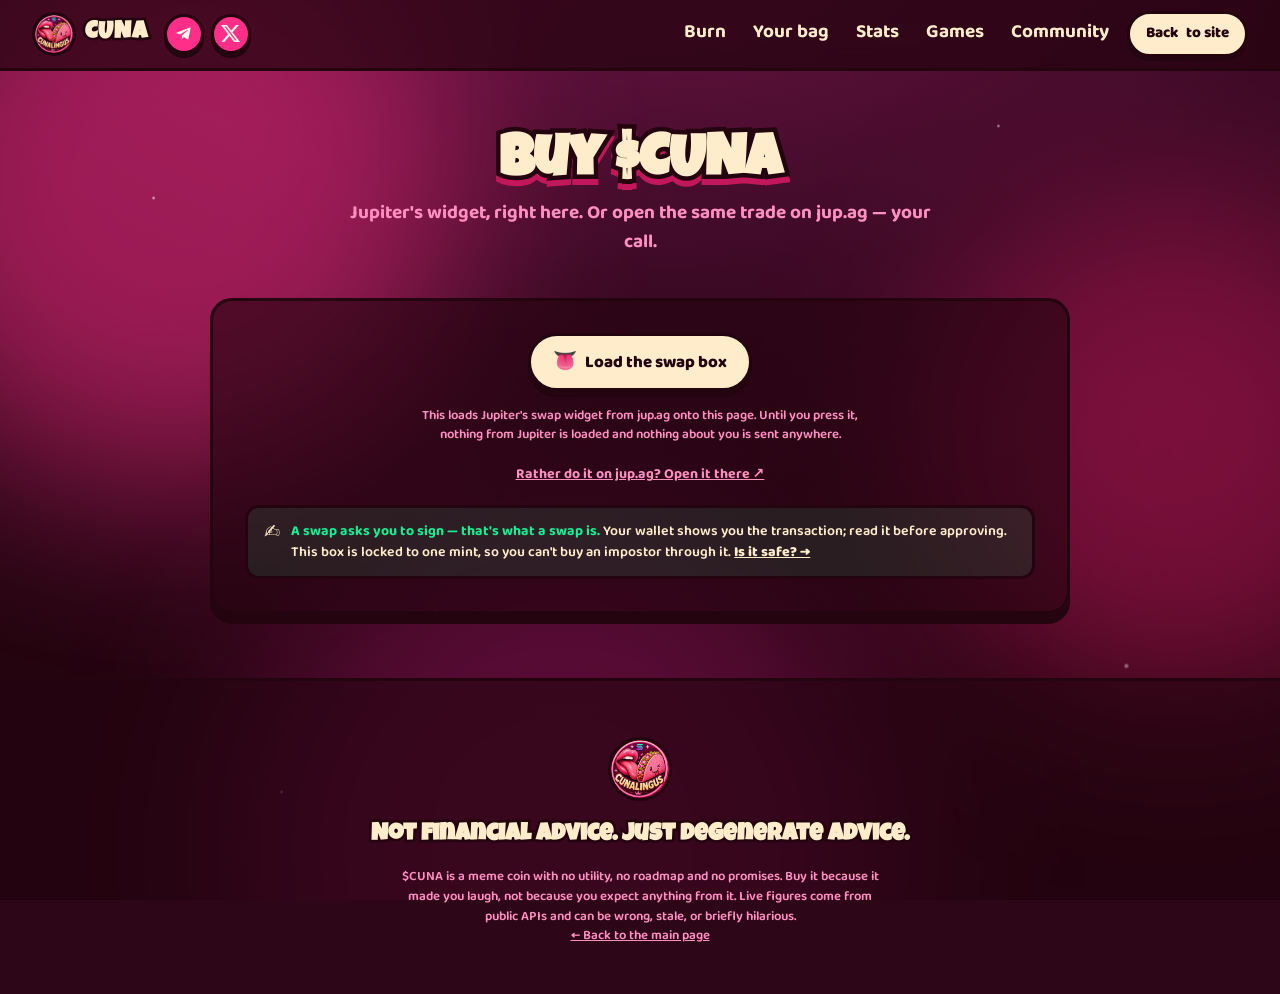
==== commit 72b49560: "games: add TONGUE TWISTER and JEET WHACK, on a shared input layer Two more games out of the sprites " ====
--- a/buy.html
+++ b/buy.html
@@ -9,7 +9,10 @@
 <link rel="icon" href="assets/logo.jpg">
 <link rel="apple-touch-icon" href="assets/logo.jpg">
 
+<link rel="canonical" href="https://cunatoken.com/buy.html">
 <meta property="og:type" content="website">
+<meta property="og:url" content="https://cunatoken.com/buy.html">
+<meta property="og:site_name" content="CUNALINGUS">
 <meta property="og:title" content="Buy $CUNA">
 <meta property="og:description" content="Swap SOL for $CUNA through Jupiter, with the price impact shown up front.">
 <meta property="og:image" content="https://arweave.net/pFKl2kLMwya7ULAUtgBTYExz-3yHM4c3gc5eGmvWkVY">
@@ -54,7 +57,7 @@
     <a href="index.html#burn">Burn</a>
     <a href="index.html#bag">Your bag</a>
     <a href="index.html#stats">Stats</a>
-    <a href="game.html">Game</a>
+    <a href="game.html">Games</a>
     <a href="index.html#community">Community</a>
   </nav>
   <a class="btn btn-buy btn-sm" href="index.html">Back <span class="nav-buy-ticker">to site</span></a>
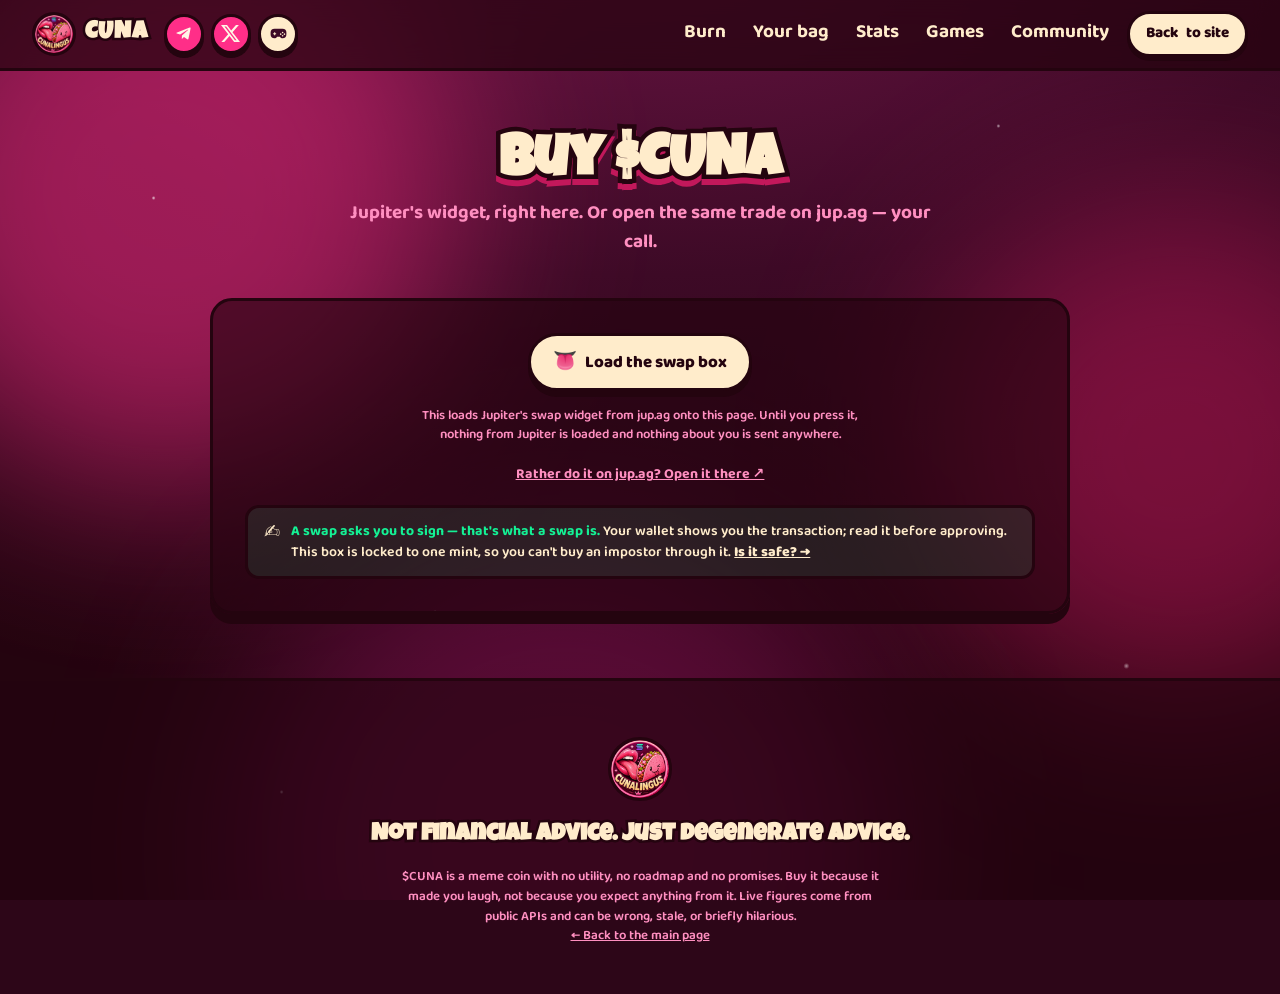
==== commit 5340b560: "fix: the games were unreachable from a phone Reported from an iPhone: no games anywhere. Correct — ." ====
--- a/buy.html
+++ b/buy.html
@@ -52,12 +52,16 @@
        target="_blank" rel="noopener" aria-label="$CUNA on X">
       <svg viewBox="0 0 24 24" aria-hidden="true" focusable="false"><path d="M18.901 1.153h3.68l-8.04 9.19L24 22.846h-7.406l-5.8-7.584-6.638 7.584H.474l8.6-9.83L0 1.154h7.594l5.243 6.932ZM17.61 20.644h2.039L6.486 3.24H4.298Z"/></svg>
     </a>
+    <a class="social-btn social-play" data-nav-play href="games.html"
+       aria-label="Play the $CUNA games">
+      <svg viewBox="0 0 24 24" aria-hidden="true" focusable="false"><path d="M17 6H7a5 5 0 0 0-5 5v2a5 5 0 0 0 5 5c1.4 0 2-.6 2.7-1.3l.6-.7h3.4l.6.7c.7.7 1.3 1.3 2.7 1.3a5 5 0 0 0 5-5v-2a5 5 0 0 0-5-5ZM9 13H7.8v1.2H6.5V13H5.3v-1.3h1.2v-1.2h1.3v1.2H9V13Zm5.8.8a1 1 0 1 1 0-2 1 1 0 0 1 0 2Zm2.4 2a1 1 0 1 1 0-2 1 1 0 0 1 0 2Zm0-4a1 1 0 1 1 0-2 1 1 0 0 1 0 2Zm2.3 2a1 1 0 1 1 0-2 1 1 0 0 1 0 2Z"/></svg>
+    </a>
   </div>
   <nav class="nav-links" aria-label="Sections">
     <a href="index.html#burn">Burn</a>
     <a href="index.html#bag">Your bag</a>
     <a href="index.html#stats">Stats</a>
-    <a href="game.html">Games</a>
+    <a href="games.html">Games</a>
     <a href="index.html#community">Community</a>
   </nav>
   <a class="btn btn-buy btn-sm" href="index.html">Back <span class="nav-buy-ticker">to site</span></a>
--- a/assets/styles.css
+++ b/assets/styles.css
@@ -169,6 +169,14 @@
 .social-btn:hover { background: var(--pink-2); transform: translateY(2px); box-shadow: 0 2px 0 var(--ink); }
 .social-btn:active { transform: translateY(4px); box-shadow: 0 0 0 var(--ink); }
 .social-btn[hidden] { display: none; }
+/* The arcade lives on its own page, and below 980px .nav-links is hidden —
+   which left the games with no route at all from a phone. This sits in the
+   socials group because that is the only part of the header that survives
+   the breakpoint. Cream rather than pink so it reads as its own thing next
+   to the two social icons. */
+.social-play { background: var(--cream); color: var(--plum); }
+.social-play:hover { background: var(--cream-2); }
+.social-play[aria-current="page"] { background: var(--pink-3); color: var(--ink); }
 .social-btn svg { width: 19px; height: 19px; fill: currentColor; display: block; }
 
 /* ─────────────── buttons ─────────────── */
@@ -847,3 +855,29 @@
   .ca-value, .mint-inline { border: 1px solid #000; }
   .section-title, .footer-line { -webkit-text-stroke-width: 0; color: #000; filter: none; }
 }
+
+/* The arcade grid is defined in game.css, which the homepage does not load. */
+.arc-grid {
+  display: grid; gap: .8rem;
+  grid-template-columns: repeat(auto-fit, minmax(240px, 1fr));
+  max-width: 62rem; margin: 0 auto;
+}
+.arc-card {
+  display: block; padding: 1rem 1.1rem; text-decoration: none;
+  background: rgba(36, 4, 15, .62);
+  border: var(--edge); border-radius: 18px; box-shadow: var(--pop);
+  transition: transform .14s ease, box-shadow .14s ease;
+}
+.arc-card:hover, .arc-card:focus-visible { transform: translateY(-3px); box-shadow: var(--pop-lg); }
+.arc-card b {
+  display: block; font-family: 'Luckiest Guy', system-ui, sans-serif;
+  font-size: 1.3rem; letter-spacing: .03em; line-height: 1.15; color: var(--cream);
+}
+.arc-card i {
+  display: block; font-style: normal; font-size: .76rem; font-weight: 800;
+  letter-spacing: .06em; text-transform: uppercase; color: var(--pink);
+  margin: .15rem 0 .45rem;
+}
+.arc-card p { margin: 0; font-size: .9rem; font-weight: 600; color: var(--pink-3); }
+.arc-all { text-align: center; margin: 1rem 0 0; }
+@media (prefers-reduced-motion: reduce) { .arc-card { transition: none; } }
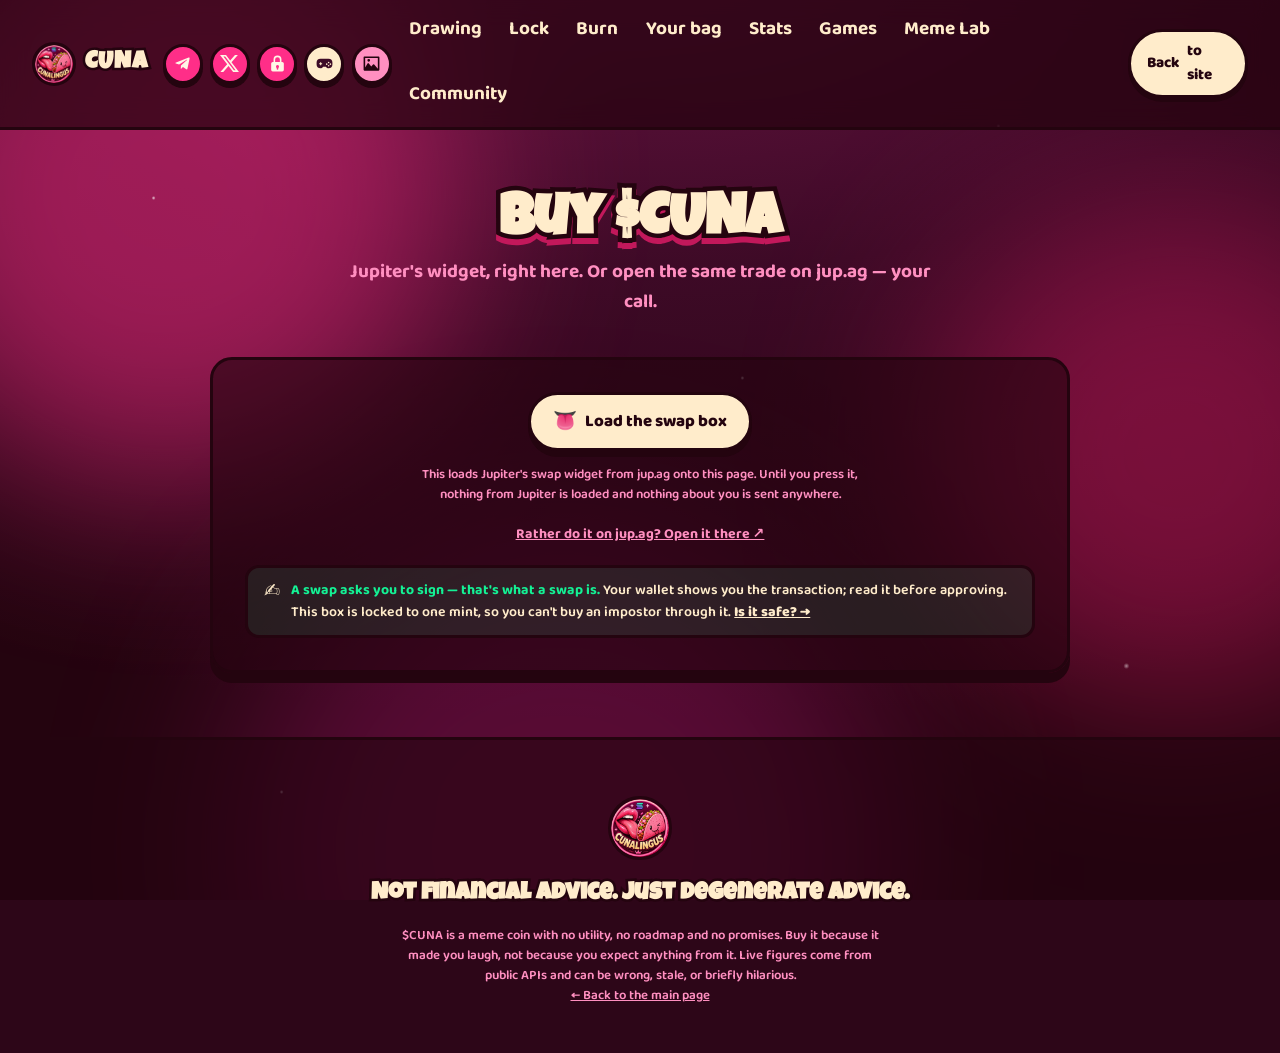
==== commit 992c8547: "site: drawing page, plus a route to the lock program from every page Drawing (draw.html): paste a So" ====
--- a/buy.html
+++ b/buy.html
@@ -52,16 +52,27 @@
        target="_blank" rel="noopener" aria-label="$CUNA on X">
       <svg viewBox="0 0 24 24" aria-hidden="true" focusable="false"><path d="M18.901 1.153h3.68l-8.04 9.19L24 22.846h-7.406l-5.8-7.584-6.638 7.584H.474l8.6-9.83L0 1.154h7.594l5.243 6.932ZM17.61 20.644h2.039L6.486 3.24H4.298Z"/></svg>
     </a>
+    <a class="social-btn social-lock" data-nav-lock href="https://lock.cunatoken.com"
+       target="_blank" rel="noopener" aria-label="Lock and earn more $CUNA">
+      <svg viewBox="0 0 24 24" aria-hidden="true" focusable="false"><path d="M12 2a5 5 0 0 0-5 5v3H6a2 2 0 0 0-2 2v8a2 2 0 0 0 2 2h12a2 2 0 0 0 2-2v-8a2 2 0 0 0-2-2h-1V7a5 5 0 0 0-5-5Zm-3 5a3 3 0 0 1 6 0v3H9V7Zm3 7a2 2 0 0 1 1 3.7V19a1 1 0 0 1-2 0v-1.3A2 2 0 0 1 12 14Z"/></svg>
+    </a>
     <a class="social-btn social-play" data-nav-play href="games.html"
        aria-label="Play the $CUNA games">
       <svg viewBox="0 0 24 24" aria-hidden="true" focusable="false"><path d="M17 6H7a5 5 0 0 0-5 5v2a5 5 0 0 0 5 5c1.4 0 2-.6 2.7-1.3l.6-.7h3.4l.6.7c.7.7 1.3 1.3 2.7 1.3a5 5 0 0 0 5-5v-2a5 5 0 0 0-5-5ZM9 13H7.8v1.2H6.5V13H5.3v-1.3h1.2v-1.2h1.3v1.2H9V13Zm5.8.8a1 1 0 1 1 0-2 1 1 0 0 1 0 2Zm2.4 2a1 1 0 1 1 0-2 1 1 0 0 1 0 2Zm0-4a1 1 0 1 1 0-2 1 1 0 0 1 0 2Zm2.3 2a1 1 0 1 1 0-2 1 1 0 0 1 0 2Z"/></svg>
     </a>
+    <a class="social-btn social-meme" data-nav-meme href="meme.html"
+       aria-label="Make a $CUNA meme">
+      <svg viewBox="0 0 24 24" aria-hidden="true" focusable="false"><path d="M21 3H3a1 1 0 0 0-1 1v16a1 1 0 0 0 1 1h18a1 1 0 0 0 1-1V4a1 1 0 0 0-1-1Zm-1 15.6-4.6-5.3a1 1 0 0 0-1.5 0l-2.2 2.5-3.1-3.9a1 1 0 0 0-1.6 0L4 17.2V5h16v13.6ZM8.5 9.7a1.7 1.7 0 1 1 0-3.4 1.7 1.7 0 0 1 0 3.4Z"/></svg>
+    </a>
   </div>
   <nav class="nav-links" aria-label="Sections">
+    <a href="draw.html">Drawing</a>
+    <a href="index.html#lock">Lock</a>
     <a href="index.html#burn">Burn</a>
     <a href="index.html#bag">Your bag</a>
     <a href="index.html#stats">Stats</a>
     <a href="games.html">Games</a>
+    <a href="meme.html">Meme Lab</a>
     <a href="index.html#community">Community</a>
   </nav>
   <a class="btn btn-buy btn-sm" href="index.html">Back <span class="nav-buy-ticker">to site</span></a>
@@ -112,5 +123,6 @@
 </footer>
 
 <script src="assets/app.js"></script>
+<script src="assets/drawbar.js"></script>
 </body>
 </html>
--- a/assets/styles.css
+++ b/assets/styles.css
@@ -881,3 +881,72 @@
 .arc-card p { margin: 0; font-size: .9rem; font-weight: 600; color: var(--pink-3); }
 .arc-all { text-align: center; margin: 1rem 0 0; }
 @media (prefers-reduced-motion: reduce) { .arc-card { transition: none; } }
+
+/* "across N pools" next to the totals it applies to. */
+.stat-note {
+  font-style: normal; font-size: .78em; font-weight: 700;
+  color: var(--pink-3); opacity: .85;
+}
+.stat-note:not(:empty)::before { content: "· "; }
+
+/* Meme Lab shortcut, next to the arcade one. Same reason it lives in the
+   socials group: that is the only part of the header that survives 980px. */
+.social-meme { background: var(--pink-3); color: var(--ink); }
+.social-meme:hover { background: var(--cream); }
+.social-meme[aria-current="page"] { background: var(--cream); color: var(--plum); }
+
+/* The header carries four icons now (two socials, arcade, meme lab) plus the
+   brand and the buy button, and that stopped fitting a phone. Measured, not
+   guessed: 320px overflowed by 35px and 430px by 29px — the latter because
+   the buy button grows its "$CUNA" ticker above 400px. */
+@media (max-width: 480px) {
+  .social-btn { width: 34px; height: 34px; border-width: 2px; box-shadow: 0 3px 0 var(--ink); }
+  .social-btn svg { width: 16px; height: 16px; }
+  .nav-social { gap: .3rem; }
+  /* The "$CUNA" after "Buy" is the first thing to go: five icons need the
+     room, and the button still says Buy. Measured, not guessed — at 430px
+     the header ran 37px over without this. */
+  .nav-buy-ticker { display: none; }
+}
+/* Then the wordmark: the logo beside it already says the same thing, and the
+   icons are the part people came to press. */
+@media (max-width: 420px) {
+  .nav-brand span { display: none; }
+}
+@media (max-width: 360px) {
+  .social-btn { width: 30px; height: 30px; }
+  .social-btn svg { width: 14px; height: 14px; }
+  .nav-social { gap: .22rem; }
+}
+
+/* The lock CTA reuses the buy card's layout; this is the one line it adds —
+   the program is not open yet, and saying so up front is the difference
+   between a link people trust and one they don't. */
+.buy-cta-copy .lock-note {
+  margin: .5rem 0 0;
+  font-size: .82rem; font-weight: 700;
+  color: var(--cream); opacity: .78;
+}
+
+/* Both official domains for the lock program, named on the page. Lookalike
+   domains are how people get drained; saying which two are ours is free. */
+.lock-alts { margin: 0; text-align: center; line-height: 1.7; }
+.lock-alts a { color: var(--cream); text-decoration: underline; }
+
+/* The drawing strip, injected under the header by drawbar.js while the
+   drawing is open. It sits in normal flow rather than fixed, so it scrolls
+   away instead of eating screen on a phone. */
+.drawbar {
+  display: flex; align-items: center; justify-content: center;
+  gap: .5rem; flex-wrap: wrap;
+  padding: .6rem 1rem;
+  font-size: .88rem; font-weight: 800; letter-spacing: .01em;
+  color: var(--ink); text-align: center;
+  background: linear-gradient(90deg, var(--pink), #ffb0d2, var(--pink));
+  border-bottom: 2px solid var(--ink);
+  text-decoration: none;
+}
+.drawbar:hover, .drawbar:focus-visible { filter: brightness(1.06); }
+.drawbar-emoji { font-size: 1.05em; }
+.drawbar-go { font-weight: 900; }
+@media (max-width: 360px) { .drawbar { font-size: .8rem; padding: .5rem .6rem; } }
